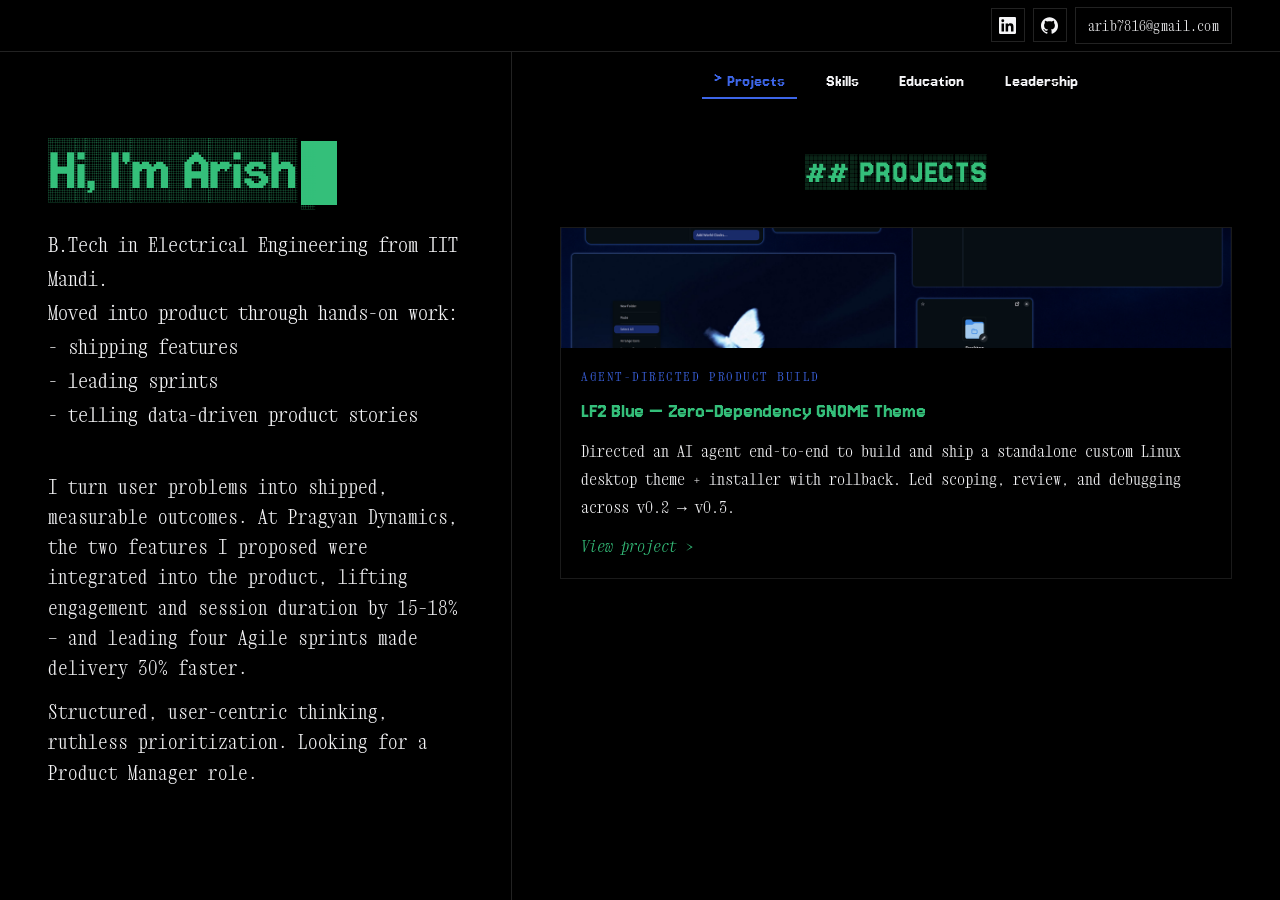
==== index.html @ 91ddb3ea "v0.1 — MVP portfolio" ====
<!DOCTYPE html>
<html lang="en">
<head>
  <meta charset="UTF-8">
  <meta name="viewport" content="width=device-width, initial-scale=1.0">
  <title>Arish Qureshi — Aspiring Product Manager</title>
  <meta name="description" content="Portfolio of Arish Qureshi, aspiring product manager. Product thinking, feature delivery, and case studies.">
  <link rel="stylesheet" href="css/style.css">
  <link rel="preconnect" href="https://fonts.googleapis.com">
  <link rel="preconnect" href="https://fonts.gstatic.com" crossorigin>
  <link href="https://fonts.googleapis.com/css2?family=Jersey+15&family=Jersey+15+Charted&family=Xanh+Mono:ital@0;1&display=swap" rel="stylesheet">
</head>
<body class="home">

  <!-- Full-width sticky nav ribbon: right-aligned socials -->
  <nav class="nav-ribbon">
    <div class="nav-inner">
      <div class="nav-social">
        <a href="https://www.linkedin.com/in/arish-qureshi-052b20266/" target="_blank" rel="noopener" aria-label="LinkedIn">
          <svg viewBox="0 0 24 24" role="img"><path d="M20.447 20.452h-3.554v-5.569c0-1.328-.027-3.037-1.852-3.037-1.853 0-2.136 1.445-2.136 2.939v5.667H9.351V9h3.414v1.561h.046c.477-.9 1.637-1.85 3.37-1.85 3.601 0 4.267 2.37 4.267 5.455v6.286zM5.337 7.433a2.062 2.062 0 0 1-2.063-2.065 2.064 2.064 0 1 1 2.063 2.065zm1.782 13.019H3.555V9h3.564v11.452zM22.225 0H1.771C.792 0 0 .774 0 1.729v20.542C0 23.227.792 24 1.771 24h20.451C23.2 24 24 23.227 24 22.271V1.729C24 .774 23.2 0 22.225 0z"/></svg>
        </a>
        <a href="https://github.com/gardenk4d4rd/" target="_blank" rel="noopener" aria-label="GitHub">
          <svg viewBox="0 0 24 24" role="img"><path d="M12 .297c-6.63 0-12 5.373-12 12 0 5.303 3.438 9.8 8.205 11.385.6.113.82-.258.82-.577 0-.285-.01-1.04-.015-2.04-3.338.724-4.042-1.61-4.042-1.61C4.422 18.07 3.633 17.7 3.633 17.7c-1.087-.744.084-.729.084-.729 1.205.084 1.838 1.236 1.838 1.236 1.07 1.835 2.809 1.305 3.495.998.108-.776.417-1.305.76-1.605-2.665-.3-5.466-1.332-5.466-5.93 0-1.31.465-2.38 1.235-3.22-.135-.303-.54-1.523.105-3.176 0 0 1.005-.322 3.3 1.23.96-.267 1.98-.399 3-.405 1.02.006 2.04.138 3 .405 2.28-1.552 3.285-1.23 3.285-1.23.645 1.653.24 2.873.12 3.176.765.84 1.23 1.91 1.23 3.22 0 4.61-2.805 5.625-5.475 5.92.42.36.81 1.096.81 2.22 0 1.606-.015 2.896-.015 3.286 0 .315.21.69.825.57C20.565 22.092 24 17.592 24 12.297c0-6.627-5.373-12-12-12"/></svg>
        </a>
        <a href="mailto:arib7816@gmail.com" class="nav-mail" aria-label="Email">arib7816@gmail.com</a>
      </div>
    </div>
  </nav>

  <div class="layout">

    <!-- Static left panel: fused hero + about -->
    <aside class="side">
      <div class="side-identity" id="about">
        <header class="hero">
          <div class="container">
            <h1>Hi, I'm <span class="accent">Arish</span><span class="cursor">&nbsp;</span></h1>
            <p class="tagline">
              B.Tech in Electrical Engineering from IIT Mandi.<br>
              Moved into product through hands-on work:<br>
              - shipping features<br>
              - leading sprints <br>
              - telling data-driven product stories<br>
            </p>
          </div>
        </header>

        <!-- About -->
        <div class="container">
          <div class="about-text about-text--inline">
            <p>
              I turn user problems into shipped, measurable outcomes. At Pragyan Dynamics,
              the two features I proposed were integrated into the product, lifting engagement
              and session duration by 15–18% — and leading four Agile sprints made delivery 30% faster.
            </p>
            <p>
              Structured, user-centric thinking, ruthless prioritization. Looking for a Product Manager role.
            </p>
          </div>
        </div>
      </div>
    </aside>

    <!-- Right panel: tab bar + horizontal carousel -->
    <main class="right-panel">
      <nav class="panel-tabs" aria-label="Sections">
        <a class="tab" href="#projects" data-target="projects">Projects</a>
        <a class="tab" href="#skills" data-target="skills">Skills</a>
        <a class="tab" href="#education" data-target="education">Education</a>
        <a class="tab" href="#leadership" data-target="leadership">Leadership</a>
      </nav>

      <div class="content">

      <!-- Projects -->
      <section id="projects" class="carousel-card">
        <div class="container">
          <h2 class="section-title">Projects</h2>
          <div class="projects-grid">

            <!-- LF2 Blue card -->
            <a href="case-study-lf2.html" class="project-card">
              <img class="thumb" src="assets/lf2-blue/collage.jpg" alt="LF2 Blue theme preview">
              <div class="body">
                <div class="tag">Agent-Directed Product Build</div>
                <h3>LF2 Blue — Zero-Dependency GNOME Theme</h3>
                <p>
                  Directed an AI agent end-to-end to build and ship a standalone custom Linux desktop theme
                  + installer with rollback. Led scoping, review, and debugging across v0.2 → v0.3.
                </p>
                <span class="read-more">View project</span>
              </div>
            </a>

          </div>
        </div>
      </section>

      <!-- Skills -->
      <section id="skills" class="carousel-card">
        <div class="container">
          <h2 class="section-title">Skills &amp; Tools</h2>

          <div class="skills-cols">
            <div class="skill-group">
              <h4>Product Management</h4>
              <div class="skill-grid">
                <span class="skill-chip">Product Roadmapping</span>
                <span class="skill-chip">User Story Writing</span>
                <span class="skill-chip">Agile Methodologies</span>
                <span class="skill-chip">Sprint Planning</span>
                <span class="skill-chip">A/B Testing</span>
                <span class="skill-chip">Competitor Analysis</span>
              </div>
            </div>

            <div class="skill-group">
              <h4>Business &amp; Analytics</h4>
              <div class="skill-grid">
                <span class="skill-chip">Business Analysis</span>
                <span class="skill-chip">Data Analysis</span>
                <span class="skill-chip">Strategic Thinking</span>
                <span class="skill-chip">Decision Making</span>
              </div>
            </div>

            <div class="skill-group">
              <h4>Tools &amp; Technologies</h4>
              <div class="skill-grid">
                <span class="skill-chip">Jira</span>
                <span class="skill-chip">Power BI</span>
                <span class="skill-chip">Tableau</span>
                <span class="skill-chip">MySQL</span>
                <span class="skill-chip">Python</span>
                <span class="skill-chip">Figma</span>
                <span class="skill-chip">LLM APIs (OpenAI/Claude)</span>
                <span class="skill-chip">Prompt Engineering</span>
              </div>
            </div>
          </div>

        </div>
      </section>

      <!-- Education -->
      <section id="education" class="carousel-card">
        <div class="container">
          <h2 class="section-title">Education</h2>

          <div class="education-item">
            <h3>B.Tech, Electrical Engineering</h3>
            <div class="meta">Indian Institute of Technology (IIT) Mandi · 2022 – 2026</div>
            <ul>
              <li>Machine Learning &amp; Introduction to Deep Learning</li>
              <li>Probability &amp; Statistics</li>
              <li>Engineering Economics</li>
              <li>Computation &amp; Data Science</li>
            </ul>
            <strong>Achievement:</strong> Ranked in the top 0.5% of over 1 million candidates in the Joint Entrance Examination (JEE) <br>
            <strong>Certification:</strong> Become a Product Manager: Learn the Skills &amp; Get the Job — Cole Mercer <br>
          </div>

        </div>
      </section>

      <!-- Leadership (Miraz) -->
      <section id="leadership" class="carousel-card">
        <div class="container">
          <h2 class="section-title">Leadership &amp; Activities</h2>

          <div class="education-item">
            <h3>Music Club, IIT Mandi — Core Team Member</h3>
            <div class="meta">August 2023 – June 2026</div>
          </div>

          <div class="education-item">
            <h3>Miraz IIT Mandi — Design Head</h3>
            <div class="meta">Jan 2024 – May 2024</div>
            <ul>
              <li>Led a team of 28 volunteers to define, design, and deploy a unified visual theme and shared Figma design system across the fest.</li>
              <li>Designed 90+ Figma assets — posters for 72 events, artwork, merchandise, promotional content, and fest websites.</li>
              <li>Built reusable Figma components, styles, and prototypes for faster delivery and consistent brand identity across all assets.</li>
            </ul>
          </div>

        </div>
      </section>

      <footer class="carousel-card footer-card">
        <div class="container">
          <p>© 2026 Arish Qureshi</p>
        </div>
      </footer>

      </div>
    </main>

  </div>

  <script>
    /* Right-panel tabs: clicking a tab swipes the carousel to that card, and
       the visible card keeps its tab highlighted with a ">" marker. On
       narrow/stacked (mobile) it falls back to default anchor scrolling. */
    (function () {
      var content = document.querySelector('.content');
      var tabs = Array.prototype.slice.call(document.querySelectorAll('.panel-tabs .tab'));
      if (!content || !tabs.length) return;

      var isCarousel = function () {
        return content.scrollWidth > content.clientWidth;
      };

      function go(id) {
        var card = document.getElementById(id);
        if (!card) return;
        content.scrollTo({
          left: card.offsetLeft,
          behavior: 'smooth'
        });
      }

      function setActive(id) {
        tabs.forEach(function (t) {
          t.classList.toggle('active', (t.getAttribute('href') || '') === '#' + id);
        });
      }

      function syncActive() {
        if (!isCarousel()) {
          tabs.forEach(function (t) { t.classList.remove('active'); });
          return;
        }
        var left = content.scrollLeft + content.clientWidth / 2;
        var best = null;
        var cards = content.querySelectorAll('.carousel-card');
        Array.prototype.forEach.call(cards, function (c) {
          if (c.offsetLeft <= left && (!best || c.offsetLeft > best.offsetLeft)) best = c;
        });
        if (!best || !document.querySelector('.panel-tabs .tab[href="#' + best.id + '"]')) {
          tabs.forEach(function (t) { t.classList.remove('active'); });
          return;
        }
        setActive(best.id);
      }

      tabs.forEach(function (tab) {
        tab.addEventListener('click', function (e) {
          var id = (tab.getAttribute('href') || '').replace('#', '');
          var card = document.getElementById(id);
          if (!card) return;
          if (isCarousel()) {
            e.preventDefault();
            go(id);
          } else {
            setActive(id);
          }
        });
      });

      // Highlight the tab of the card nearest the swipe position
      content.addEventListener('scroll', function () {
        syncActive();
      });

      window.addEventListener('resize', syncActive);

      // Vertical wheel over a card switches between cards (prev / next).
      // A card's own internal scroll still wins while it has room to scroll.
      var wheelLocked = false;
      content.addEventListener('wheel', function (e) {
        if (!isCarousel()) return;
        if (e.deltaX !== 0 && Math.abs(e.deltaX) > Math.abs(e.deltaY)) return;
        if (e.target instanceof Element) {
          var card = e.target.closest('.carousel-card');
          if (card && card.scrollHeight > card.clientHeight + 1) {
            var atBottom = card.scrollTop + card.clientHeight >= card.scrollHeight - 2;
            var atTop = card.scrollTop <= 2;
            if (e.deltaY > 0 && !atBottom) return;
            if (e.deltaY < 0 && !atTop) return;
          }
        }
        if (Math.abs(e.deltaY) < 8 || wheelLocked) return;
        e.preventDefault();
        wheelLocked = true;
        setTimeout(function () { wheelLocked = false; }, 380);
        var cards = Array.prototype.slice.call(content.querySelectorAll('.carousel-card'));
        var left = content.scrollLeft + content.clientWidth / 2;
        var cur = 0;
        cards.forEach(function (c, i) {
          if (c.offsetLeft <= left) cur = i;
        });
        var next = e.deltaY > 0 ? Math.min(cur + 1, cards.length - 1) : Math.max(cur - 1, 0);
        content.scrollTo({ left: cards[next].offsetLeft, behavior: 'smooth' });
      });

      syncActive();
    })();
  </script>

</body>
</html>
---- css/style.css ----
:root {
  /* Terminal palette: black + pumice green (primary) + shades of deep navy
     (structural accent). Accents stay selective; quiet lines are neutral gray. */
  --black: #000000;
  --pumice-green: #34bf7a;
  --deep-navy: #3d66e8;
  --navy-light: #6b8cff;
  --navy-hover: #2f5ac9;

  /* Derived surfaces / borders / text on pure black */
  --surface: #000000;
  --surface-2: #0a0a0a;
  --border: #1a1a1a;
  --border-nav: #222222;
  --border-bright: #2b2b2b;
  --text: #ffffff;
  --text-muted: #f5f5f7;
  --text-dim: #dcdce2;

  --display: "Jersey 15 Charted", "Jersey 15", system-ui, sans-serif;
  --readable: "Jersey 15", system-ui, sans-serif;
  --body: "Xanh Mono", ui-monospace, "Courier New", monospace;

  --radius: 0px;
  --navheight: 52px;
}

* {
  margin: 0;
  padding: 0;
  box-sizing: border-box;
}

html {
  scroll-behavior: smooth;
}

body {
  font-family: var(--body);
  background: var(--black);
  color: var(--text);
  line-height: 1.7;
  -webkit-font-smoothing: antialiased;
  font-size: 1.2rem;
}

/* Xanh Mono has no bold weight — use its native italic for emphasis */
strong,
b {
  font-style: italic;
  font-weight: 400;
}

a {
  color: var(--pumice-green);
  text-decoration: none;
}

a:hover {
  color: var(--text);
}

/* Site-wide text-selection color (deep navy) */
::selection {
  background: var(--deep-navy);
  color: #ffffff;
}

/* Full-width layout: ribbons span the screen with comfortable padding */
.container {
  width: 100%;
  max-width: 1536px;
  margin: 0 auto;
  padding: 0 48px;
}

/* ---------- Navigation ---------- */

nav {
  position: sticky;
  top: 0;
  background: var(--black);
  border-bottom: 1px solid var(--border-nav);
  height: var(--navheight);
  z-index: 100;
}

.nav-inner {
  width: 100%;
  max-width: 1536px;
  margin: 0 auto;
  padding: 0 48px;
  height: 100%;
  display: flex;
  align-items: center;
  justify-content: flex-end;
  gap: 24px;
}

.nav-center {
  display: flex;
  align-items: center;
  gap: 28px;
}

.nav-links {
  display: flex;
  gap: 28px;
  list-style: none;
}

.nav-links a {
  color: var(--text-muted);
  font-size: 1.1rem;
  background: none;
  border: none;
  cursor: pointer;
  font-family: var(--readable);
  padding: 4px 2px;
}

.nav-links a:hover {
  color: var(--navy-light);
}

/* Social icons, sharing the status-bar row */
.nav-social {
  display: flex;
  align-items: center;
  gap: 8px;
}

.nav-social a {
  display: inline-flex;
  align-items: center;
  justify-content: center;
  width: 34px;
  height: 34px;
  color: var(--text-muted);
  border: 1px solid var(--border-nav);
  transition: color 0.12s ease, border-color 0.12s ease, background 0.12s ease;
}

.nav-social a:hover {
  color: var(--navy-light);
  border-color: var(--navy-light);
  background: rgba(61, 102, 232, 0.08);
}

.nav-social svg {
  width: 17px;
  height: 17px;
  fill: currentColor;
}

.nav-social a.nav-mail {
  width: auto;
  height: auto;
  padding: 6px 12px;
  border-radius: 0;
  font-size: 0.88rem;
  letter-spacing: 0.02em;
  white-space: nowrap;
}


/* ---------- Homepage two-panel layout ---------- */

.layout {
  display: block;
}

.side {
  border-bottom: 1px solid var(--border-nav);
}

.content {
  width: 100%;
}

/* Right panel: tab bar on top, carousel below (homepage only) */
.right-panel {
  width: 100%;
  display: flex;
  flex-direction: column;
}

.panel-tabs {
  display: flex;
  gap: 4px;
  padding: 10px 16px;
  overflow-x: auto;
  scrollbar-width: none;
  position: static;
  top: auto;
  height: auto;
  z-index: auto;
  background: none;
  border-bottom: none;
}

.panel-tabs::-webkit-scrollbar {
  display: none;
}

.panel-tabs .tab {
  font-family: var(--readable);
  font-size: 1.15rem;
  line-height: 1;
  color: var(--text-muted);
  padding: 6px 12px;
  white-space: nowrap;
  border-bottom: 2px solid transparent;
}

.panel-tabs .tab::before {
  content: " ";
  display: inline-block;
  width: 0.7em;
  white-space: pre;
  text-align: left;
  overflow: hidden;
}

.panel-tabs .tab:hover {
  color: var(--deep-navy);
}

.panel-tabs .tab.active {
  color: var(--deep-navy);
  border-bottom-color: var(--deep-navy);
}

.panel-tabs .tab.active::before {
  content: ">";
  color: var(--deep-navy);
}

/* Fused hero/about inside the side panel (homepage only) */
.side .hero {
  padding: 32px 0 24px;
  border-bottom: none;
}

/*
 * Desktop (>= 901px): two columns. Left panel is sticky and holds hero + about;
 * right panel has a sticky nav at top and scrolls the remaining sections.
 * The panels share the pure black bg (fused), separated by a vertical rule.
 */
@media (min-width: 901px) {
  /* Homepage is a single viewport-tall screen — never allow page scroll */
  body.home {
    overflow: hidden;
    height: 100%;
  }

  .layout {
    display: grid;
    grid-template-columns: minmax(380px, 40%) 1fr;
  }

  .side {
    position: sticky;
    top: var(--navheight);
    align-self: start;
    height: calc(100vh - var(--navheight));
    display: flex;
    flex-direction: column;
    padding: 48px 48px;
    border-bottom: none;
    border-right: 1px solid var(--border-nav);
  }

  /* Center hero/about in the left panel; no internal scroll */
  .side-identity {
    flex: 1;
    display: flex;
    flex-direction: column;
    min-height: 0;
    transform: translateY(-24px);
  }

  .side-identity > :first-child {
    margin-top: auto;
  }

  .side-identity > :last-child {
    margin-bottom: auto;
  }

  .side .container {
    padding: 0;
    max-width: none;
  }

  /*
   * Right panel: tab bar pinned at top, horizontal scroll-snap carousel below.
   * The entire homepage is a single viewport-tall screen — no vertical page
   * scroll. Each section is a full-size card (Projects, Skills, Education,
   * Leadership, footer) you swipe through horizontally.
   */
  .right-panel {
    height: calc(100vh - var(--navheight));
    overflow: hidden;
  }

  .right-panel .panel-tabs {
    flex-shrink: 0;
    justify-content: center;
    background: var(--black);
  }

  .content {
    position: relative;
    flex: 1;
    min-height: 0;
    display: flex;
    overflow-x: auto;
    overflow-y: hidden;
    scroll-snap-type: x mandatory;
    scrollbar-width: none;
  }

  .content::-webkit-scrollbar {
    display: none;
  }

  .content .carousel-card {
    flex: 0 0 100%;
    height: 100%;
    scroll-snap-align: start;
    overflow-y: auto;
    display: flex;
    flex-direction: column;
    padding: 6px 0;
  }

  .content .carousel-card .container {
    max-width: 720px;
    width: 100%;
    margin: 28px auto 0;
    padding: 0 24px;
  }

  /* Final "card" is the copyright line, centered */
  .content .footer-card {
    display: flex;
    align-items: center;
    justify-content: center;
    padding: 0 24px;
    text-align: center;
  }

  .content .footer-card .container {
    margin: 0;
    width: auto;
    max-width: none;
    padding: 0;
  }

  /* Education is the tallest card — tighten spacing so it fits the viewport */
  .content #education .education-item {
    padding: 16px 20px;
    margin-bottom: 12px;
  }

  /* Leadership's three Miraz bullets make it tall — tighten like Education */
  .content #leadership .education-item {
    padding: 14px 18px;
    margin-bottom: 10px;
  }

  .content #leadership .section-title {
    margin-bottom: 16px;
  }
}


/* ---------- Hero ---------- */

.hero {
  padding: 120px 0 64px;
  text-align: left;
  background: var(--black);
  border-bottom: 1px solid var(--border-nav);
}

.hero h1 {
  font-family: var(--display);
  font-size: clamp(2.4rem, 5vw, 4rem);
  font-weight: 400;
  color: var(--pumice-green);
  letter-spacing: -0.02em;
  line-height: 1.15;
  margin-bottom: 20px;
}

.hero h1 .accent {
  color: var(--pumice-green);
}

/* Blinking terminal cursor */
.hero h1 .cursor {
  display: inline-block;
  width: 0.55em;
  height: 1em;
  margin-left: 6px;
  background: var(--pumice-green);
  vertical-align: -0.1em;
  animation: term-blink 1.4s step-end infinite;
}

@keyframes term-blink {
  0%, 100% { opacity: 1; }
  50% { opacity: 0; }
}

.hero .tagline {
  font-family: var(--body);
  font-size: 1.25rem;
  color: var(--text-muted);
  max-width: 480px;
  margin: 0 0 16px;
}

/* ---------- Sections ---------- */

section {
  padding: 72px 0;
}

.section-title {
  font-family: var(--display);
  font-size: clamp(1.6rem, 2.8vw, 2.2rem);
  font-weight: 400;
  margin-bottom: 24px;
  display: block;
  text-align: center;
  color: var(--pumice-green);
  letter-spacing: 0.02em;
  text-transform: uppercase;
}

.section-title::before {
  content: "## ";
  color: var(--pumice-green);
}

/* ---------- About ---------- */

.about-text p {
  margin: 0 auto 16px;
  max-width: 800px;
  text-align: center;
  color: var(--text);
  font-size: 1.1rem;
  line-height: 1.8;
}

/* Merged hero/about copy in the homepage left panel: left-aligned, compact */
.about-text--inline p {
  margin: 0 0 14px;
  max-width: none;
  text-align: left;
  font-size: 1.18rem;
  line-height: 1.6;
  color: var(--text-muted);
}

.about-text .placeholder {
  background: var(--surface);
  border: 1px dashed var(--border-bright);
  color: var(--text-muted);
  padding: 16px;
  border-radius: var(--radius);
  font-style: italic;
}

/* ---------- Projects ---------- */

.projects-grid {
  display: grid;
  grid-template-columns: 1fr 1fr;
  gap: 24px;
}

/* Single project card (Pragyan hidden for now) — span full width */
.projects-grid:has(> :only-child) {
  grid-template-columns: minmax(0, 720px);
}

.project-card {
  background: var(--surface);
  border: 1px solid var(--border);
  border-radius: var(--radius);
  overflow: hidden;
  display: flex;
  flex-direction: column;
  transition: transform 0.15s ease, border-color 0.15s ease;
}

.project-card:hover {
  transform: translateY(-2px);
  border-color: var(--pumice-green);
}

.project-card .thumb {
  width: 100%;
  height: 120px;
  object-fit: cover;
  display: block;
  background: var(--surface-2);
}

.project-card .body {
  padding: 18px 20px;
  flex: 1;
  display: flex;
  flex-direction: column;
}

.project-card .tag {
  font-size: 0.8rem;
  letter-spacing: 0.12em;
  text-transform: uppercase;
  color: var(--deep-navy);
  margin-bottom: 6px;
}

.project-card h3 {
  font-family: var(--readable);
  font-size: 1.35rem;
  font-weight: 400;
  letter-spacing: -0.01em;
  color: var(--pumice-green);
  margin-bottom: 8px;
}

.project-card p {
  color: var(--text-muted);
  font-size: 1.02rem;
  margin-bottom: 12px;
  flex: 1;
}

.read-more {
  font-style: italic;
  font-size: 1rem;
  color: var(--pumice-green);
}

.read-more::after {
  content: " >";
}

.project-card .read-more:hover {
  color: var(--navy-light);
}

.project-card.placeholder p {
  font-style: italic;
}

/* ---------- Skills ---------- */

.skills-cols {
  display: grid;
  grid-template-columns: repeat(3, 1fr);
  gap: 28px;
  align-items: start;
}

.skill-group {
  margin-bottom: 0;
}

.skill-group h4 {
  font-size: 0.95rem;
  text-transform: uppercase;
  letter-spacing: 0.1em;
  color: var(--deep-navy);
  margin-bottom: 12px;
}

.skill-grid {
  display: flex;
  flex-wrap: wrap;
  gap: 10px;
}

.skill-chip {
  background: var(--surface);
  border: 1px solid var(--border-bright);
  border-radius: 0;
  padding: 6px 14px;
  font-size: 1.05rem;
  color: var(--text);
  transition: color 0.12s ease, border-color 0.12s ease, background 0.12s ease;
}

.skill-chip:hover {
  background: var(--surface-2);
  border-color: var(--pumice-green);
}

.skill-chip.muted {
  color: var(--text-muted);
  border-style: dashed;
  border-color: var(--border);
}

/* ---------- Education ---------- */

.education-item {
  background: var(--surface);
  border: 1px solid var(--border);
  border-radius: var(--radius);
  padding: 24px;
  margin-bottom: 16px;
}

.education-item h3 {
  font-family: var(--readable);
  font-size: 1.4rem;
  font-weight: 400;
  letter-spacing: -0.01em;
  margin-bottom: 4px;
}

.education-item .meta {
  color: var(--text-muted);
  font-size: 1rem;
  margin-bottom: 12px;
}

.education-item ul {
  padding-left: 20px;
  color: var(--text);
}

/* ---------- Placeholder blocks ---------- */

.placeholder-hint {
  background: var(--surface);
  border: 1px dashed var(--border-bright);
  border-radius: 0;
  padding: 20px;
  color: var(--text-muted);
  font-style: italic;
  font-size: 1.05rem;
}

.placeholder-hint strong {
  color: var(--deep-navy);
  font-style: normal;
}

/* ---------- Case study ---------- */

.cs-header {
  padding: 72px 0 40px;
  border-bottom: 1px solid var(--border-nav);
  background: var(--black);
}

.cs-header h1 {
  font-family: var(--display);
  font-size: 3.2rem;
  font-weight: 400;
  letter-spacing: -0.01em;
  margin-bottom: 12px;
}

.cs-meta {
  display: flex;
  flex-wrap: wrap;
  gap: 12px;
  margin-top: 16px;
}

.cs-meta .chip {
  background: var(--surface);
  border: 1px solid var(--border-bright);
  border-radius: 0;
  padding: 4px 10px;
  font-size: 1rem;
  color: var(--text-muted);
}

.cs-meta .chip strong {
  color: var(--deep-navy);
  font-style: italic;
  font-weight: 400;
}

.cs-hero-image {
  width: 100%;
  border-radius: 0;
  border: 1px solid var(--border);
  margin: 32px 0;
  display: block;
}

.cs-section {
  margin-bottom: 48px;
}

.cs-section h2 {
  font-family: var(--readable);
  font-size: 1.5rem;
  font-weight: 400;
  letter-spacing: 0.04em;
  text-transform: uppercase;
  margin-bottom: 20px;
  padding-bottom: 8px;
  border-bottom: 1px solid var(--border-bright);
  display: block;
  text-align: left;
}

.cs-section h2::before {
  content: "## ";
  color: var(--deep-navy);
}

.cs-section p {
  color: var(--text);
  margin-bottom: 12px;
  max-width: 70ch;
}

.cs-section ul,
.cs-section ol {
  padding-left: 20px;
  color: var(--text);
  max-width: 70ch;
}

.cs-section li {
  margin-bottom: 8px;
}

.cs-section li::marker {
  color: var(--deep-navy);
}

.cs-quote {
  border: 1px solid var(--border);
  background: var(--surface);
  padding: 20px 24px;
  border-radius: 0;
  font-family: var(--readable);
  font-style: italic;
  font-size: 1.55rem;
  color: var(--text);
  margin: 24px 0;
  line-height: 1.5;
}

.screenshot {
  margin: 24px 0;
}

.screenshot img {
  width: 100%;
  border-radius: 0;
  border: 1px solid var(--border);
  display: block;
}

.screenshot .caption {
  font-size: 0.95rem;
  color: var(--text-muted);
  margin-top: 8px;
  text-align: center;
}

.back-to-home {
  display: block;
  width: fit-content;
  margin: 56px auto 0;
  padding: 10px 22px;
  border: 1px solid var(--border-bright);
  background: var(--surface);
  color: var(--text);
  font-family: var(--readable);
  font-size: 1.1rem;
  letter-spacing: 0.04em;
  text-transform: uppercase;
  text-decoration: none;
  transition: color 0.12s ease, border-color 0.12s ease, background 0.12s ease;
}

.back-to-home:hover {
  color: var(--navy-light);
  border-color: var(--navy-light);
  background: var(--surface-2);
}

/* ---------- Project / case-study general layout ---------- */

body.project .nav-inner {
  display: grid;
  grid-template-columns: 1fr auto 1fr;
  align-items: center;
  gap: 0 24px;
}

body.project .nav-center {
  display: flex;
  align-items: center;
  justify-content: center;
  gap: 8px;
}

body.project .nav-center a {
  display: inline-flex;
  align-items: center;
  justify-content: center;
  width: 34px;
  height: 34px;
  color: var(--text-muted);
  border: 1px solid var(--border-nav);
  transition: color 0.12s ease, border-color 0.12s ease, background 0.12s ease;
}

body.project .nav-center a:hover {
  color: var(--navy-light);
  border-color: var(--navy-light);
  background: rgba(61, 102, 232, 0.08);
}

body.project .nav-center svg {
  width: 17px;
  height: 17px;
  fill: currentColor;
}

.nav-left {
  display: flex;
  align-items: center;
  gap: 14px;
}

.nav-left .nav-back {
  display: inline-flex;
  align-items: center;
  justify-content: center;
  width: 34px;
  height: 34px;
  color: var(--text-muted);
  border: 1px solid var(--border-nav);
  font-family: var(--body);
  font-size: 1.15rem;
  line-height: 1;
  text-decoration: none;
  transition: color 0.12s ease, border-color 0.12s ease, background 0.12s ease;
}

.nav-left .nav-back:hover {
  color: var(--navy-light);
  border-color: var(--navy-light);
  background: rgba(61, 102, 232, 0.08);
}

.nav-left .nav-path {
  font-family: var(--body);
  font-size: 0.9rem;
  color: var(--text-dim);
  letter-spacing: 0.02em;
}

body.project .cs-layout {
  display: grid;
  grid-template-columns: 220px minmax(0, 1fr);
  gap: 0 48px;
  align-items: start;
  padding: 48px 0 24px;
}

/* Header is now a column inside the grid, not a full-width strip */
body.project .cs-header {
  padding: 0 0 12px;
  border-bottom: none;
}

/* Hero belongs to .cs-content now; drop the old standalone margin */
body.project .cs-hero {
  margin: 24px 0 20px;
}

body.project .cs-hero-image {
  display: block;
  width: 100%;
  border: 1px solid var(--border);
}

body.project .cs-hero-caption {
  margin-top: 8px;
  font-size: 0.95rem;
  color: var(--text-muted);
  text-align: center;
}

/* Installation video — plays like a GIF under the hero, uncropped, ratio kept */
body.project .cs-video {
  margin: 0 0 40px;
}

body.project .cs-video video {
  display: block;
  width: 100%;
  height: auto;
  max-width: 100%;
  object-fit: contain;
  background: var(--surface-2);
  border: 1px solid var(--border);
}

body.project .cs-video-caption {
  margin-top: 8px;
  font-size: 0.95rem;
  color: var(--text-muted);
  text-align: center;
}

/* Index: always-visible sticky sidebar (scrolls with the page, own scroll inside) */
body.project .cs-index {
  position: sticky;
  top: calc(var(--navheight) + 24px);
  max-height: calc(100vh - var(--navheight) - 48px);
  overflow-y: auto;
  align-self: start;
  padding-right: 8px;
}

body.project .cs-index-list {
  list-style: none;
  margin: 0;
  padding: 0;
}

body.project .cs-index-list a {
  display: block;
  padding: 6px 2px;
  color: var(--text-dim);
  font-family: var(--body);
  font-size: 0.95rem;
  line-height: 1.4;
  text-decoration: none;
  transition: color 0.12s ease;
}

body.project .cs-index-list a::before {
  content: "> ";
  color: var(--border-bright);
}

body.project .cs-index-list a:hover {
  color: var(--text);
}

body.project .cs-index-list a.active {
  color: var(--deep-navy);
}

body.project .cs-index-list a.active::before {
  color: var(--deep-navy);
}

/* Sections scroll under the sticky ribbon when jumped to */
body.project .cs-content .cs-section,
body.project .cs-gallery-section {
  scroll-margin-top: calc(var(--navheight) + 16px);
}

/* ---------- Gallery collage (full-width, end of article) ---------- */

body.project .cs-gallery-section {
  margin-top: 24px;
  padding: 48px 0 8px;
  border-top: 1px solid var(--border-nav);
}

body.project .cs-gallery-title {
  font-family: var(--readable);
  font-size: 1.5rem;
  font-weight: 400;
  letter-spacing: 0.04em;
  text-transform: uppercase;
  margin-bottom: 28px;
  padding-bottom: 8px;
  border-bottom: 1px solid var(--border-bright);
}

body.project .cs-gallery-title::before {
  content: "## ";
  color: var(--deep-navy);
}

body.project .gallery-grid {
  display: grid;
  grid-template-columns: 1.15fr 0.8fr 1fr 1.05fr;
  grid-template-rows: 220px 200px 240px 200px;
  gap: 8px;
  align-items: stretch;
}

body.project .gallery-item {
  margin: 0;
  overflow: hidden;
  background: var(--black);
}

body.project .gallery-item img {
  display: block;
  width: 100%;
  height: 100%;
  object-fit: contain;
  object-position: center;
}

/* Packed mosaic — uneven tracks, flush edges, no rotation or overlap */
body.project .gallery-item:nth-child(1) {
  grid-column: 1 / span 2;
  grid-row: 1 / span 2;
}

body.project .gallery-item:nth-child(2) {
  grid-column: 3;
  grid-row: 1 / span 2;
}

body.project .gallery-item:nth-child(3) {
  grid-column: 4;
  grid-row: 1 / span 2;
}

body.project .gallery-item:nth-child(4) {
  grid-column: 1 / span 2;
  grid-row: 3 / span 2;
}

body.project .gallery-item:nth-child(5) {
  grid-column: 3 / span 2;
  grid-row: 3 / span 2;
}

@media (max-width: 1099px) {
  body.project .cs-layout {
    grid-template-columns: 220px minmax(0, 1fr);
    gap: 0 32px;
    padding-top: 32px;
  }

  /* Collage reshapes to full-width wide rows with a 3-up band between */
  body.project .gallery-grid {
    grid-template-columns: 1fr 1fr 1fr;
    grid-template-rows: 460px 300px 480px;
  }

  body.project .gallery-item:nth-child(1) {
    grid-column: 1 / span 3;
    grid-row: 1;
  }

  body.project .gallery-item:nth-child(2) {
    grid-column: 1;
    grid-row: 2;
  }

  body.project .gallery-item:nth-child(3) {
    grid-column: 2;
    grid-row: 2;
  }

  body.project .gallery-item:nth-child(4) {
    grid-column: 3;
    grid-row: 2;
  }

  body.project .gallery-item:nth-child(5) {
    grid-column: 1 / span 3;
    grid-row: 3;
  }
}

@media (max-width: 720px) {
  body.project .cs-layout {
    grid-template-columns: 1fr;
    gap: 24px;
  }

  /* Index stacks into a compact inline list above the content */
  body.project .cs-index {
    position: static;
    max-height: none;
    overflow: visible;
    padding-right: 0;
  }

  body.project .cs-index-list {
    display: flex;
    flex-wrap: wrap;
    gap: 4px 18px;
  }

  body.project .cs-index-list li {
    margin: 0;
  }

  body.project .gallery-grid {
    grid-template-columns: 1fr;
    grid-auto-rows: 240px;
  }

  body.project .gallery-item:nth-child(1),
  body.project .gallery-item:nth-child(2),
  body.project .gallery-item:nth-child(3),
  body.project .gallery-item:nth-child(4),
  body.project .gallery-item:nth-child(5) {
    grid-column: auto;
    grid-row: auto;
  }
}

/* ---------- Contact ---------- */

.contact-list {
  display: flex;
  flex-wrap: wrap;
  gap: 12px;
  list-style: none;
}

.contact-list a {
  display: inline-flex;
  align-items: center;
  gap: 8px;
  padding: 10px 16px;
  border: 1px solid var(--border-bright);
  border-radius: 0;
  background: var(--surface);
  color: var(--text);
  font-size: 0.85rem;
  transition: background 0.12s ease;
}

.contact-list a::before {
  content: "> ";
  color: var(--pumice-green);
}

.contact-list a:hover {
  border-color: var(--pumice-green);
  background: var(--surface-2);
  color: var(--text);
}

/* ---------- Footer ---------- */

footer {
  border-top: 1px solid var(--border);
  padding: 32px 0;
  text-align: center;
  color: var(--text-dim);
  font-size: 0.88rem;
  letter-spacing: 0.04em;
}

/* ---------- Responsive ---------- */

@media (max-width: 900px) {
  .container, .nav-inner { padding: 0 28px; }
}

@media (max-width: 720px) {
  .hero h1 { font-size: 2.6rem; }
  .hero { padding: 80px 0 48px; }
  .projects-grid { grid-template-columns: 1fr; }
  .cs-header h1 { font-size: 2.6rem; }
  .skills-cols { grid-template-columns: 1fr; }
}

@media (max-width: 560px) {
  /* Stack the nav so brand and socials don't overlap */
  nav { height: auto; }
  .nav-inner {
    height: auto;
    flex-direction: column;
    gap: 8px;
    padding: 12px 16px;
  }
  .nav-social { justify-content: flex-end; width: 100%; flex-wrap: wrap; }
  .nav-social a.nav-mail { font-size: 0.78rem; padding: 5px 8px; }

  /* Project ribbon stacks into rows; centered repo icon drops below the path */
  body.project .nav-inner {
    display: flex;
    grid-template-columns: none;
    align-items: center;
  }
  body.project .nav-center {
    order: 3;
    padding-top: 4px;
  }

  .container { padding: 0 16px; }

  .hero h1 { font-size: 2.2rem; }
  .hero { padding: 64px 0 40px; }
  .hero .tagline { font-size: 1.05rem; }

  .section { padding: 48px 0; }
  section { padding: 48px 0; }

  .project-card h3 { font-size: 1.35rem; }

  .cs-header { padding: 48px 0 28px; }
  .cs-header h1 { font-size: 2.1rem; }
  .cs-meta { gap: 8px; }

  .cs-quote { font-size: 1.3rem; }

  .panel-tabs .tab { font-size: 0.85rem; padding: 6px 8px; }

  footer { padding: 24px 16px; }
}
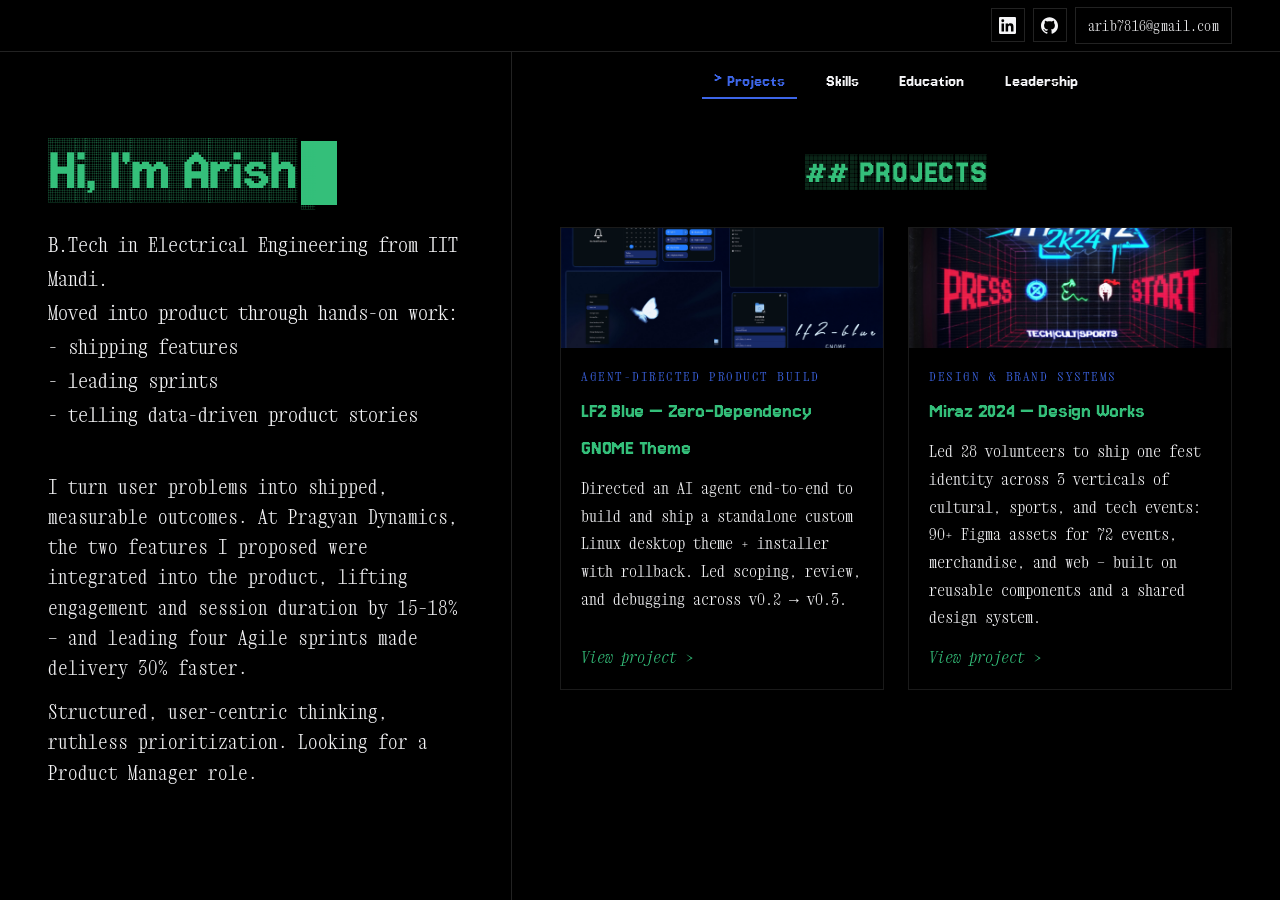
==== commit 11693a25: "Add Miraz 2024 case study with per-project palette - New case-study-miraz.html: hero, brochure, stac" ====
--- a/index.html
+++ b/index.html
@@ -87,6 +87,20 @@
                 <p>
                   Directed an AI agent end-to-end to build and ship a standalone custom Linux desktop theme
                   + installer with rollback. Led scoping, review, and debugging across v0.2 → v0.3.
+                </p>
+                <span class="read-more">View project</span>
+              </div>
+            </a>
+
+            <!-- Miraz 2024 card -->
+            <a href="case-study-miraz.html" class="project-card">
+              <img class="thumb" src="assets/miraz/web/hero.jpg" alt="Miraz 2024 design works preview">
+              <div class="body">
+                <div class="tag">Design &amp; Brand Systems</div>
+                <h3>Miraz 2024 — Design Works</h3>
+                <p>
+                  Led 28 volunteers to ship one fest identity across 3 verticals of cultural, sports, and tech events: 90+ Figma assets for 72 events,
+                  merchandise, and web — built on reusable components and a shared design system.
                 </p>
                 <span class="read-more">View project</span>
               </div>
--- a/css/style.css
+++ b/css/style.css
@@ -484,7 +484,7 @@
   gap: 24px;
 }
 
-/* Single project card (Pragyan hidden for now) — span full width */
+/* Single project card — span full width */
 .projects-grid:has(> :only-child) {
   grid-template-columns: minmax(0, 720px);
 }
@@ -510,6 +510,19 @@
   object-fit: cover;
   display: block;
   background: var(--surface-2);
+}
+
+/* Temporary thumbnail until Miraz imagery is added */
+.project-card .thumb-placeholder {
+  display: flex;
+  align-items: center;
+  justify-content: center;
+  background: linear-gradient(135deg, var(--deep-navy), var(--black));
+  color: var(--text-muted);
+  font-family: var(--readable);
+  font-size: 1.1rem;
+  letter-spacing: 0.08em;
+  text-transform: uppercase;
 }
 
 .project-card .body {
@@ -974,6 +987,142 @@
   scroll-margin-top: calc(var(--navheight) + 16px);
 }
 
+/* Image slots — replaced with real <img> tags once assets are supplied */
+body.project .img-slot {
+  display: flex;
+  align-items: center;
+  justify-content: center;
+  min-height: 220px;
+  padding: 16px;
+  border: 1px dashed var(--border-bright);
+  background: var(--surface-2);
+  color: var(--text-dim);
+  text-align: center;
+}
+
+body.project .img-slot--hero {
+  min-height: 420px;
+}
+
+/* Miraz: square hero poster capped in height, centered */
+body.project.miraz .cs-hero-image {
+  width: auto;
+  max-width: 100%;
+  max-height: 620px;
+  margin: 0 auto;
+}
+
+/* Miraz: imagery spread between sections (no single gallery at the end).
+   Each block is a figure; a row of images shares one caption. */
+body.project.miraz .cs-media {
+  margin: 0 0 48px;
+}
+
+body.project.miraz .cs-media img {
+  display: block;
+  width: 100%;
+  height: auto;
+  background: var(--surface-2);
+  border: 1px solid var(--border);
+}
+
+body.project.miraz .cs-media-row {
+  display: grid;
+  gap: 8px;
+  align-items: start;
+}
+
+body.project.miraz .cs-media-row--2 {
+  grid-template-columns: repeat(2, minmax(0, 1fr));
+}
+
+body.project.miraz .cs-media-row--2.cs-media-row--center {
+  grid-template-columns: repeat(2, minmax(0, 1fr));
+  width: 66%;
+  margin: 0 auto;
+}
+
+body.project.miraz .cs-media-row--3 {
+  grid-template-columns: repeat(3, minmax(0, 1fr));
+}
+
+body.project.miraz .cs-media-caption {
+  margin-top: 8px;
+  font-size: 0.95rem;
+  color: var(--text-muted);
+  text-align: center;
+}
+
+/* Problem: copy on the left, logo on the right */
+body.project.miraz .cs-problem {
+  display: grid;
+  grid-template-columns: 380px minmax(0, 1fr);
+  gap: 32px;
+  align-items: start;
+}
+
+body.project.miraz .cs-media--logo {
+  max-width: 380px;
+  margin: 0;
+}
+
+body.project.miraz .cs-media--logo img {
+  border: none;
+  background: transparent;
+}
+
+/* Tall brochure cover sits centered, narrower than the column */
+body.project.miraz .cs-media--narrow {
+  max-width: 380px;
+  margin: 0 auto 48px;
+}
+
+/* Half-width media, centered (stacked banners) */
+body.project.miraz .cs-media--half {
+  max-width: 50%;
+  margin: 0 auto 48px;
+}
+
+@media (max-width: 900px) {
+  body.project.miraz .cs-problem { grid-template-columns: 1fr; }
+}
+
+@media (max-width: 720px) {
+  body.project.miraz .cs-media-row--3 { grid-template-columns: repeat(2, minmax(0, 1fr)); }
+}
+
+@media (max-width: 560px) {
+  body.project.miraz .cs-media-row--2,
+  body.project.miraz .cs-media-row--3 { grid-template-columns: 1fr; }
+}
+
+/* ---------- Per-project palettes ----------
+   Each project page owns its accent palette by overriding the accent tokens
+   on its <body class="project <slug>">. Shared components read these tokens,
+   so the whole page re-themes without extra rules.
+   LF2  = pumice green + deep navy (site default)
+   Miraz = shades of #7fd5fa (sky blue) */
+
+body.project.lf2 {
+  --pumice-green: #34bf7a;
+  --deep-navy: #3d66e8;
+  --navy-light: #6b8cff;
+  --navy-hover: #2f5ac9;
+}
+
+body.project.miraz {
+  --pumice-green: #7fd5fa;  /* primary accent: h1, links, read-more */
+  --deep-navy: #2f9fd6;     /* structural: h2 "##", active index, chips */
+  --navy-light: #a8e4fc;    /* hover / light accent */
+  --navy-hover: #5cc4f0;    /* mid accent */
+}
+
+/* Hover tints that were hard-coded to the global navy */
+body.project.miraz .nav-center a:hover,
+body.project.miraz .nav-left .nav-back:hover {
+  background: rgba(127, 213, 250, 0.10);
+}
+
 /* ---------- Gallery collage (full-width, end of article) ---------- */
 
 body.project .cs-gallery-section {
